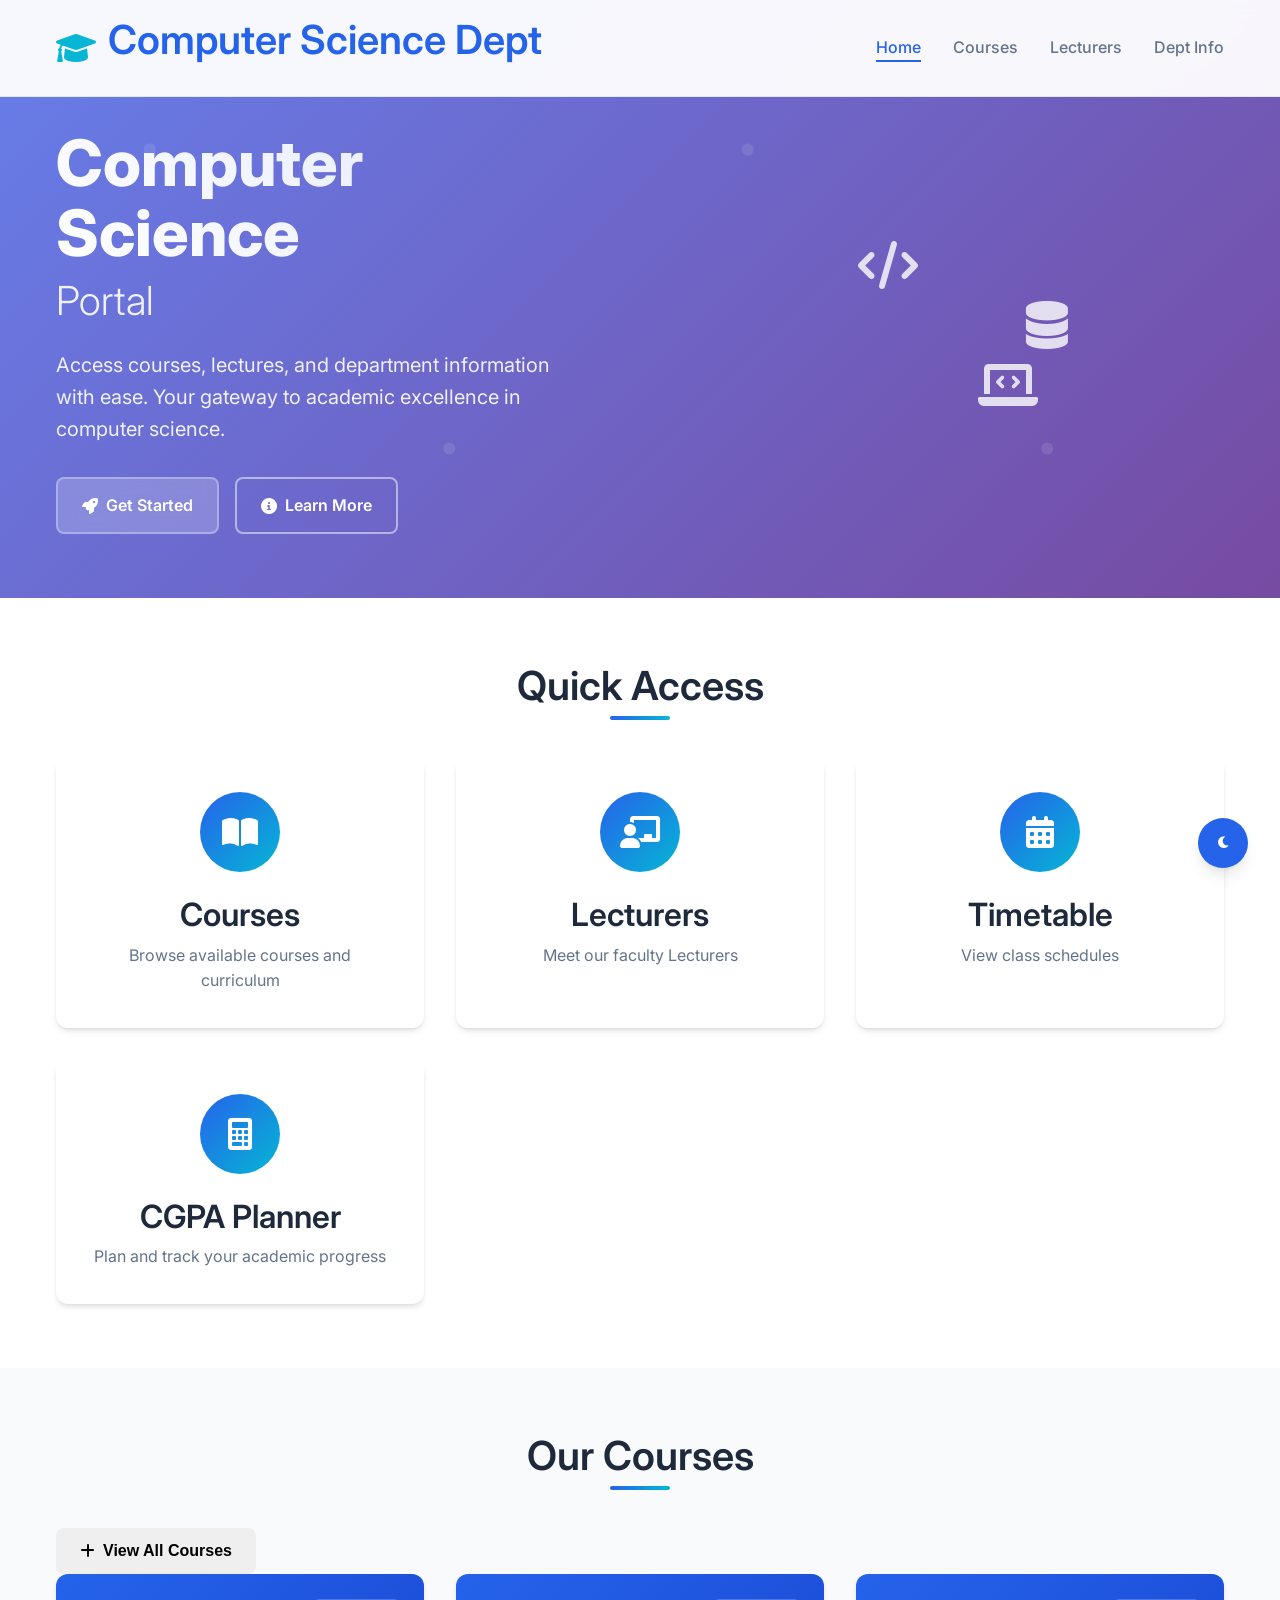
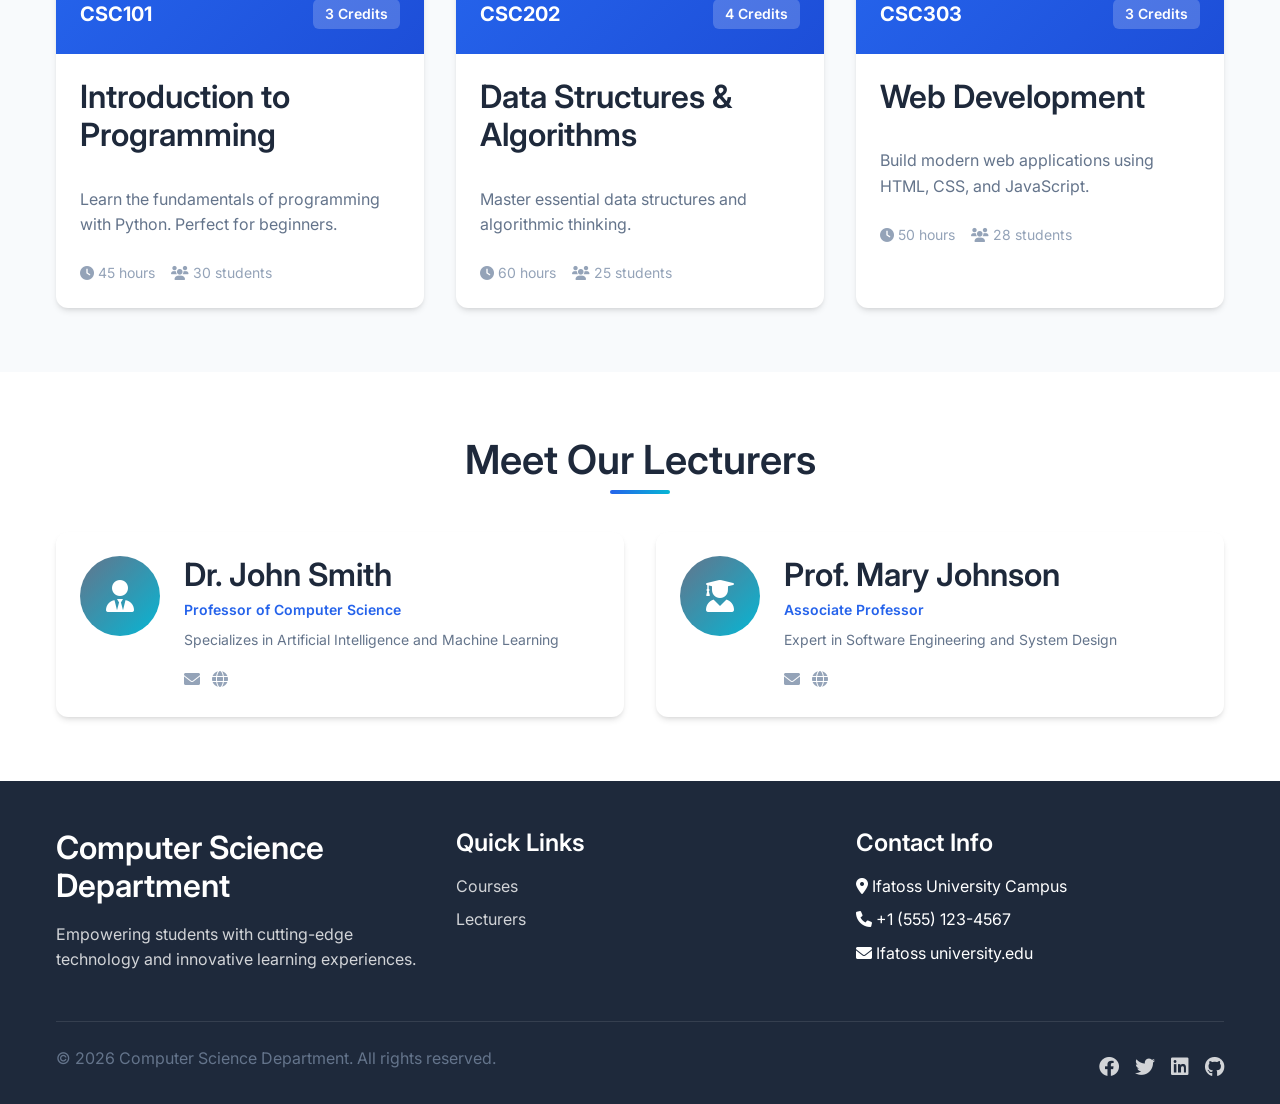
==== index.html @ 1eb27620 "renamed dept to index" ====
<!DOCTYPE html>
<html lang="en">
<head>
    <meta charset="UTF-8">
    <meta name="viewport" content="width=device-width, initial-scale=1.0">
    <title>Department Of Computer Science</title>
    <link rel="stylesheet" href="Dept.css">
    <link href="https://fonts.googleapis.com/css2?family=Inter:wght@300;400;500;600;700&display=swap" rel="stylesheet">
    <link rel="stylesheet" href="https://cdnjs.cloudflare.com/ajax/libs/font-awesome/6.0.0/css/all.min.css">
</head>
<body>
    <!-- 🔝 HEADER -->
    <header class="header">
        <nav class="navbar">
            <div class="nav-container">
                <div class="nav-brand">
                    <i class="fas fa-graduation-cap"></i>
                    <h2>Computer Science Dept</h2>
                </div>
                <div class="nav-menu" id="nav-menu">
                    <ul class="nav-list">
                        <li class="nav-item"><a href="#home" class="nav-link active">Home</a></li>
                        <li class="nav-item"><a href="#courses" class="nav-link">Courses</a></li>
                        <li class="nav-item"><a href="#lecturers" class="nav-link">Lecturers</a></li>
                        <li class="nav-item"><a href="#dept" class="nav-link">Dept Info</a></li>
                    </ul>
                </div>
                <div class="nav-toggle" id="nav-toggle">
                    <i class="fas fa-bars"></i>
                </div>
            </div>
        </nav>
    </header>

    <!-- 🚀 HERO SECTION -->
    <main>
        <section class="hero" id="home">
            <div class="hero-container">
                <div class="hero-content">
                    <h1 class="hero-title">
                        <span class="hero-title-main">Computer Science</span>
                        <span class="hero-title-sub">Portal</span>
                    </h1>
                    <p class="hero-description">
                        Access courses, lectures, and department information with ease.
                        Your gateway to academic excellence in computer science.
                    </p>
                    <div class="hero-buttons">
                        <a href="#courses" class="btn btn-primary">
                            <i class="fas fa-rocket"></i>
                            Get Started
                        </a>
                        <a href="#about" class="btn btn-secondary">
                            <i class="fas fa-info-circle"></i>
                            Learn More
                        </a>
                    </div>
                </div>
                <div class="hero-image">
                    <div class="hero-illustration">
                        <i class="fas fa-code"></i>
                        <i class="fas fa-laptop-code"></i>
                        <i class="fas fa-database"></i>
                    </div>
                </div>
            </div>
        </section>

        <!-- ⚡ QUICK ACTIONS -->
        <section class="quick-actions">
            <div class="container">
                <h2 class="section-title">Quick Access</h2>
                <div class="actions-grid">
                    <div class="action-card" data-action="courses">
                        <div class="card-icon">
                            <i class="fas fa-book-open"></i>
                        </div>
                        <h3>Courses</h3>
                        <p>Browse available courses and curriculum</p>
                    </div>
                    <div class="action-card" data-action="lecturers">
                        <div class="card-icon">
                            <i class="fas fa-chalkboard-teacher"></i>
                        </div>
                        <h3>Lecturers</h3>
                        <p>Meet our faculty Lecturers</p>
                    </div>
                    <div class="action-card" data-action="timetable">
                        <div class="card-icon">
                            <i class="fas fa-calendar-alt"></i>
                        </div>
                        <h3>Timetable</h3>
                        <p>View class schedules</p>
                    </div>
                    <div class="action-card" data-action="cgpa-planner">
                        <div class="card-icon">
                            <i class="fas fa-calculator"></i>
                        </div>
                        <h3>CGPA Planner</h3>
                        <p>Plan and track your academic progress</p>
                    </div>

                </div>
            </div>
        </section>

        <!-- 📚 COURSES SECTION -->
        <section class="courses-section" id="courses">
            <div class="container">
                <div class="section-header">
                    <h2 class="section-title">Our Courses</h2>
                    <button class="btn btn-outline" id="show-more-courses">
                        <i class="fas fa-plus"></i>
                        View All Courses
                    </button>
                </div>
                <div class="courses-grid">
                    <div class="course-card">
                        <div class="course-header">
                            <div class="course-code">CSC101</div>
                            <div class="course-credits">3 Credits</div>
                        </div>
                        <h3>Introduction to Programming</h3>
                        <p>Learn the fundamentals of programming with Python. Perfect for beginners.</p>
                        <div class="course-meta">
                            <span><i class="fas fa-clock"></i> 45 hours</span>
                            <span><i class="fas fa-users"></i> 30 students</span>
                        </div>
                    </div>
                    <div class="course-card">
                        <div class="course-header">
                            <div class="course-code">CSC202</div>
                            <div class="course-credits">4 Credits</div>
                        </div>
                        <h3>Data Structures & Algorithms</h3>
                        <p>Master essential data structures and algorithmic thinking.</p>
                        <div class="course-meta">
                            <span><i class="fas fa-clock"></i> 60 hours</span>
                            <span><i class="fas fa-users"></i> 25 students</span>
                        </div>
                    </div>
                    <div class="course-card">
                        <div class="course-header">
                            <div class="course-code">CSC303</div>
                            <div class="course-credits">3 Credits</div>
                        </div>
                        <h3>Web Development</h3>
                        <p>Build modern web applications using HTML, CSS, and JavaScript.</p>
                        <div class="course-meta">
                            <span><i class="fas fa-clock"></i> 50 hours</span>
                            <span><i class="fas fa-users"></i> 28 students</span>
                        </div>
                    </div>

                    <!-- Additional courses (initially hidden) -->
                    <div class="course-card hidden">
                        <div class="course-header">
                            <div class="course-code">CSC304</div>
                            <div class="course-credits">3 Credits</div>
                        </div>
                        <h3>Database Systems</h3>
                        <p>Learn database design, SQL, and modern database technologies.</p>
                        <div class="course-meta">
                            <span><i class="fas fa-clock"></i> 55 hours</span>
                            <span><i class="fas fa-users"></i> 32 students</span>
                        </div>
                    </div>
                    <div class="course-card hidden">
                        <div class="course-header">
                            <div class="course-code">CSC305</div>
                            <div class="course-credits">4 Credits</div>
                        </div>
                        <h3>Computer Networks</h3>
                        <p>Understanding network protocols, architecture, and security.</p>
                        <div class="course-meta">
                            <span><i class="fas fa-clock"></i> 65 hours</span>
                            <span><i class="fas fa-users"></i> 27 students</span>
                        </div>
                    </div>
                    <div class="course-card hidden">
                        <div class="course-header">
                            <div class="course-code">CSC401</div>
                            <div class="course-credits">3 Credits</div>
                        </div>
                        <h3>Software Engineering</h3>
                        <p>Learn modern software development methodologies and practices.</p>
                        <div class="course-meta">
                            <span><i class="fas fa-clock"></i> 50 hours</span>
                            <span><i class="fas fa-users"></i> 24 students</span>
                        </div>
                    </div>
                    <div class="course-card hidden">
                        <div class="course-header">
                            <div class="course-code">CSC402</div>
                            <div class="course-credits">3 Credits</div>
                        </div>
                        <h3>Operating Systems</h3>
                        <p>Deep dive into OS concepts, process management, and system programming.</p>
                        <div class="course-meta">
                            <span><i class="fas fa-clock"></i> 60 hours</span>
                            <span><i class="fas fa-users"></i> 22 students</span>
                        </div>
                    </div>
                    <div class="course-card hidden">
                        <div class="course-header">
                            <div class="course-code">CSC403</div>
                            <div class="course-credits">3 Credits</div>
                        </div>
                        <h3>Mobile App Development</h3>
                        <p>Build native and cross-platform mobile applications.</p>
                        <div class="course-meta">
                            <span><i class="fas fa-clock"></i> 55 hours</span>
                            <span><i class="fas fa-users"></i> 26 students</span>
                        </div>
                    </div>
                    <div class="course-card hidden">
                        <div class="course-header">
                            <div class="course-code">CSC403</div>
                            <div class="course-credits">3 Credits</div>
                        </div>
                        <h3>Mobile App Development</h3>
                        <p>Build native and cross-platform mobile applications.</p>
                        <div class="course-meta">
                            <span><i class="fas fa-clock"></i> 55 hours</span>
                            <span><i class="fas fa-users"></i> 26 students</span>
                        </div>
                    </div>
                </div>
            </div>
        </section>

        <!-- 🧑‍🏫 LECTURERS SECTION -->
        <section class="lecturers-section" id="lecturers">
            <div class="container">
                <h2 class="section-title">Meet Our Lecturers</h2>
                <div class="lecturers-grid">
                    <div class="lecturer-card">
                        <div class="lecturer-avatar">
                            <i class="fas fa-user-tie"></i>
                        </div>
                        <div class="lecturer-info">
                            <h3>Dr. John Smith</h3>
                            <p class="lecturer-title">Professor of Computer Science</p>
                            <p class="lecturer-specialty">Specializes in Artificial Intelligence and Machine Learning</p>
                            <div class="lecturer-contact">
                                <a href="mailto:john.smith@university.edu"><i class="fas fa-envelope"></i></a>
                                <a href="#"><i class="fas fa-globe"></i></a>
                            </div>
                        </div>
                    </div>
                    <div class="lecturer-card">
                        <div class="lecturer-avatar">
                            <i class="fas fa-user-graduate"></i>
                        </div>
                        <div class="lecturer-info">
                            <h3>Prof. Mary Johnson</h3>
                            <p class="lecturer-title">Associate Professor</p>
                            <p class="lecturer-specialty">Expert in Software Engineering and System Design</p>
                            <div class="lecturer-contact">
                                <a href="mailto:mary.johnson@university.edu"><i class="fas fa-envelope"></i></a>
                                <a href="#"><i class="fas fa-globe"></i></a>
                            </div>
                        </div>
                    </div>
                </div>
            </div>
        </section>
    </main>

    <!-- 🦶 FOOTER -->
    <footer class="footer">
        <div class="container">
            <div class="footer-content">
                <div class="footer-section">
                    <h3>Computer Science Department</h3>
                    <p>Empowering students with cutting-edge technology and innovative learning experiences.</p>
                </div>
                <div class="footer-section">
                    <h4>Quick Links</h4>
                    <ul>
                        <li><a href="#courses">Courses</a></li>
                        <li><a href="#lecturers">Lecturers</a></li>
                    </ul>
                </div>
                <div class="footer-section">
                    <h4>Contact Info</h4>
                    <ul>
                        <li><i class="fas fa-map-marker-alt"></i> Ifatoss University Campus</li>
                        <li><i class="fas fa-phone"></i> +1 (555) 123-4567</li>
                        <li><i class="fas fa-envelope"></i> Ifatoss university.edu</li>
                    </ul>
                </div>
            </div>
            <div class="footer-bottom">
                <p>&copy; 2026 Computer Science Department. All rights reserved.</p>
                <div class="social-links">
                    <a href="#"><i class="fab fa-facebook"></i></a>
                    <a href="#"><i class="fab fa-twitter"></i></a>
                    <a href="#"><i class="fab fa-linkedin"></i></a>
                    <a href="#"><i class="fab fa-github"></i></a>
                </div>
            </div>
        </div>
    </footer>

    <script src="Dept_new.js"></script>
</body>
</html>
---- Dept.css ----
/* ===== RESET & BASE STYLES ===== */
* {
    margin: 0;
    padding: 0;
    box-sizing: border-box;
}

:root {
    --primary-color: #2563eb;
    --primary-dark: #1d4ed8;
    --secondary-color: #64748b;
    --accent-color: #06b6d4;
    --success-color: #10b981;
    --warning-color: #f59e0b;
    --error-color: #ef4444;
    --text-primary: #1e293b;
    --text-secondary: #64748b;
    --text-light: #94a3b8;
    --bg-primary: #ffffff;
    --bg-secondary: #f8fafc;
    --bg-tertiary: #f1f5f9;
    --border-color: #e2e8f0;
    --shadow-sm: 0 1px 2px 0 rgb(0 0 0 / 0.05);
    --shadow-md: 0 4px 6px -1px rgb(0 0 0 / 0.1), 0 2px 4px -2px rgb(0 0 0 / 0.1);
    --shadow-lg: 0 10px 15px -3px rgb(0 0 0 / 0.1), 0 4px 6px -4px rgb(0 0 0 / 0.1);
    --shadow-xl: 0 20px 25px -5px rgb(0 0 0 / 0.1), 0 8px 10px -6px rgb(0 0 0 / 0.1);
    --border-radius-sm: 0.375rem;
    --border-radius-md: 0.5rem;
    --border-radius-lg: 0.75rem;
    --border-radius-xl: 1rem;
    --transition-fast: 0.15s ease-in-out;
    --transition-normal: 0.3s ease-in-out;
    --transition-slow: 0.5s ease-in-out;
}

body {
    font-family: 'Inter', -apple-system, BlinkMacSystemFont, 'Segoe UI', Roboto, sans-serif;
    line-height: 1.6;
    color: var(--text-primary);
    background-color: var(--bg-secondary);
    overflow-x: hidden;
}

.container {
    max-width: 1200px;
    margin: 0 auto;
    padding: 0 1rem;
}

/* ===== TYPOGRAPHY ===== */
h1, h2, h3, h4, h5, h6 {
    font-weight: 600;
    line-height: 1.2;
    margin-bottom: 1rem;
}

h1 { font-size: clamp(2rem, 5vw, 3.5rem); }
h2 { font-size: clamp(1.5rem, 4vw, 2.5rem); }
h3 { font-size: clamp(1.25rem, 3vw, 2rem); }
h4 { font-size: clamp(1.125rem, 2.5vw, 1.5rem); }

p {
    margin-bottom: 1rem;
    color: var(--text-secondary);
}

/* ===== HEADER & NAVIGATION ===== */
.header {
    position: fixed;
    top: 0;
    left: 0;
    right: 0;
    background: rgba(255, 255, 255, 0.95);
    backdrop-filter: blur(10px);
    border-bottom: 1px solid var(--border-color);
    z-index: 1000;
    transition: all var(--transition-normal);
}

.navbar {
    padding: 1rem 0;
}

.nav-container {
    display: flex;
    justify-content: space-between;
    align-items: center;
    max-width: 1200px;
    margin: 0 auto;
    padding: 0 1rem;
}

.nav-brand {
    display: flex;
    align-items: center;
    gap: 0.75rem;
    font-size: 1.25rem;
    font-weight: 700;
    color: var(--primary-color);
}

.nav-brand i {
    font-size: 2rem;
    color: var(--accent-color);
}

.nav-menu {
    display: flex;
    align-items: center;
}

.nav-list {
    display: flex;
    list-style: none;
    gap: 2rem;
    margin: 0;
}

.nav-link {
    text-decoration: none;
    color: var(--text-secondary);
    font-weight: 500;
    transition: color var(--transition-fast);
    position: relative;
}

.nav-link:hover,
.nav-link.active {
    color: var(--primary-color);
}

.nav-link::after {
    content: '';
    position: absolute;
    bottom: -5px;
    left: 0;
    width: 0;
    height: 2px;
    background: var(--primary-color);
    transition: width var(--transition-normal);
}

.nav-link:hover::after,
.nav-link.active::after {
    width: 100%;
}

.nav-toggle {
    display: none;
    cursor: pointer;
    font-size: 1.25rem;
    color: var(--text-secondary);
}

/* ===== HERO SECTION ===== */
.hero {
    padding: 8rem 0 4rem;
    background: linear-gradient(135deg, #667eea 0%, #764ba2 100%);
    color: white;
    position: relative;
    overflow: hidden;
}

.hero::before {
    content: '';
    position: absolute;
    top: 0;
    left: 0;
    right: 0;
    bottom: 0;
    background: url('data:image/svg+xml,<svg xmlns="http://www.w3.org/2000/svg" viewBox="0 0 100 100"><defs><pattern id="grain" width="100" height="100" patternUnits="userSpaceOnUse"><circle cx="25" cy="25" r="1" fill="white" opacity="0.1"/><circle cx="75" cy="75" r="1" fill="white" opacity="0.1"/><circle cx="50" cy="10" r="0.5" fill="white" opacity="0.1"/></pattern></defs><rect width="100" height="100" fill="url(%23grain)"/></svg>');
    pointer-events: none;
}

.hero-container {
    max-width: 1200px;
    margin: 0 auto;
    padding: 0 1rem;
    display: grid;
    grid-template-columns: 1fr 1fr;
    gap: 4rem;
    align-items: center;
}

.hero-content {
    z-index: 1;
}

.hero-title {
    display: block;
    margin-bottom: 1.5rem;
}

.hero-title-main {
    display: block;
    font-size: clamp(2.5rem, 6vw, 4rem);
    font-weight: 800;
    background: linear-gradient(45deg, #ffffff, #e0e7ff);
    -webkit-background-clip: text;
    -webkit-text-fill-color: transparent;
    background-clip: text;
    line-height: 1.1;
}

.hero-title-sub {
    display: block;
    font-size: clamp(1.5rem, 4vw, 2.5rem);
    font-weight: 300;
    color: rgba(255, 255, 255, 0.9);
    margin-top: 0.5rem;
}

.hero-description {
    font-size: 1.25rem;
    line-height: 1.6;
    margin-bottom: 2rem;
    color: rgba(255, 255, 255, 0.9);
    max-width: 500px;
}

.hero-buttons {
    display: flex;
    gap: 1rem;
    flex-wrap: wrap;
}

.btn {
    display: inline-flex;
    align-items: center;
    gap: 0.5rem;
    padding: 0.875rem 1.5rem;
    border-radius: var(--border-radius-md);
    font-weight: 600;
    text-decoration: none;
    transition: all var(--transition-normal);
    cursor: pointer;
    border: none;
    font-size: 1rem;
}

.btn-primary {
    background: rgba(255, 255, 255, 0.2);
    color: white;
    border: 2px solid rgba(255, 255, 255, 0.3);
    backdrop-filter: blur(10px);
}

.btn-primary:hover {
    background: rgba(255, 255, 255, 0.3);
    transform: translateY(-2px);
    box-shadow: var(--shadow-lg);
}

.btn-secondary {
    background: transparent;
    color: white;
    border: 2px solid rgba(255, 255, 255, 0.5);
}

.btn-secondary:hover {
    background: rgba(255, 255, 255, 0.1);
    border-color: rgba(255, 255, 255, 0.8);
}

.hero-image {
    display: flex;
    justify-content: center;
    align-items: center;
    z-index: 1;
}

.hero-illustration {
    position: relative;
    width: 300px;
    height: 300px;
}

.hero-illustration i {
    position: absolute;
    font-size: 3rem;
    color: rgba(255, 255, 255, 0.8);
    animation: float 6s ease-in-out infinite;
}

.hero-illustration i:nth-child(1) {
    top: 20%;
    left: 20%;
    animation-delay: 0s;
}

.hero-illustration i:nth-child(2) {
    top: 60%;
    left: 60%;
    animation-delay: 2s;
}

.hero-illustration i:nth-child(3) {
    top: 40%;
    right: 10%;
    animation-delay: 4s;
}

@keyframes float {
    0%, 100% { transform: translateY(0px); }
    50% { transform: translateY(-20px); }
}

/* ===== QUICK ACTIONS ===== */
.quick-actions {
    padding: 4rem 0;
    background: var(--bg-primary);
}

.section-title {
    text-align: center;
    margin-bottom: 3rem;
    color: var(--text-primary);
    position: relative;
}

.section-title::after {
    content: '';
    position: absolute;
    bottom: -10px;
    left: 50%;
    transform: translateX(-50%);
    width: 60px;
    height: 4px;
    background: linear-gradient(90deg, var(--primary-color), var(--accent-color));
    border-radius: 2px;
}

.actions-grid {
    display: grid;
    grid-template-columns: repeat(auto-fit, minmax(280px, 1fr));
    gap: 2rem;
}

.action-card {
    background: var(--bg-primary);
    padding: 2rem;
    border-radius: var(--border-radius-lg);
    box-shadow: var(--shadow-md);
    text-align: center;
    transition: all var(--transition-normal);
    cursor: pointer;
    border: 2px solid transparent;
}

.action-card:hover {
    transform: translateY(-5px);
    box-shadow: var(--shadow-xl);
    border-color: var(--primary-color);
}

.card-icon {
    width: 80px;
    height: 80px;
    margin: 0 auto 1.5rem;
    background: linear-gradient(135deg, var(--primary-color), var(--accent-color));
    border-radius: 50%;
    display: flex;
    align-items: center;
    justify-content: center;
    font-size: 2rem;
    color: white;
    transition: transform var(--transition-normal);
}

.action-card:hover .card-icon {
    transform: scale(1.1);
}

.action-card h3 {
    margin-bottom: 0.5rem;
    color: var(--text-primary);
}

.action-card p {
    color: var(--text-secondary);
    margin-bottom: 0;
}

/* ===== COURSES SECTION ===== */
.courses-section {
    padding: 4rem 0;
    background: var(--bg-secondary);
}

.courses-grid {
    display: grid;
    grid-template-columns: repeat(auto-fit, minmax(350px, 1fr));
    gap: 2rem;
}

.course-card {
    background: var(--bg-primary);
    border-radius: var(--border-radius-lg);
    box-shadow: var(--shadow-md);
    overflow: hidden;
    transition: all var(--transition-normal);
}

.course-card:hover {
    transform: translateY(-5px);
    box-shadow: var(--shadow-xl);
}

.course-header {
    background: linear-gradient(135deg, var(--primary-color), var(--primary-dark));
    color: white;
    padding: 1.5rem;
    display: flex;
    justify-content: space-between;
    align-items: center;
}

.course-code {
    font-size: 1.25rem;
    font-weight: 700;
}

.course-credits {
    background: rgba(255, 255, 255, 0.2);
    padding: 0.25rem 0.75rem;
    border-radius: var(--border-radius-sm);
    font-size: 0.875rem;
    font-weight: 600;
}

.course-card h3 {
    padding: 1.5rem 1.5rem 1rem;
    color: var(--text-primary);
}

.course-card p {
    padding: 0 1.5rem;
    color: var(--text-secondary);
    margin-bottom: 1.5rem;
}

.course-meta {
    padding: 0 1.5rem 1.5rem;
    display: flex;
    gap: 1rem;
    font-size: 0.875rem;
    color: var(--text-light);
}

.course-meta span {
    display: flex;
    align-items: center;
    gap: 0.25rem;
}

/* ===== LECTURERS SECTION ===== */
.lecturers-section {
    padding: 4rem 0;
    background: var(--bg-primary);
}

.lecturers-grid {
    display: grid;
    grid-template-columns: repeat(auto-fit, minmax(350px, 1fr));
    gap: 2rem;
}

.lecturer-card {
    background: var(--bg-primary);
    border-radius: var(--border-radius-lg);
    box-shadow: var(--shadow-md);
    overflow: hidden;
    transition: all var(--transition-normal);
    display: flex;
    gap: 1.5rem;
    padding: 1.5rem;
}

.lecturer-card:hover {
    transform: translateY(-5px);
    box-shadow: var(--shadow-xl);
}

.lecturer-avatar {
    width: 80px;
    height: 80px;
    background: linear-gradient(135deg, var(--secondary-color), var(--accent-color));
    border-radius: 50%;
    display: flex;
    align-items: center;
    justify-content: center;
    font-size: 2rem;
    color: white;
    flex-shrink: 0;
}

.lecturer-info h3 {
    margin-bottom: 0.25rem;
    color: var(--text-primary);
}

.lecturer-title {
    color: var(--primary-color);
    font-weight: 600;
    margin-bottom: 0.5rem;
    font-size: 0.875rem;
}

.lecturer-specialty {
    color: var(--text-secondary);
    font-size: 0.875rem;
    margin-bottom: 1rem;
}

.lecturer-contact {
    display: flex;
    gap: 0.75rem;
}

.lecturer-contact a {
    color: var(--text-light);
    transition: color var(--transition-fast);
}

.lecturer-contact a:hover {
    color: var(--primary-color);
}

/* ===== FOOTER ===== */
.footer {
    background: var(--text-primary);
    color: white;
    padding: 3rem 0 1rem;
}

.footer-content {
    display: grid;
    grid-template-columns: repeat(auto-fit, minmax(250px, 1fr));
    gap: 2rem;
    margin-bottom: 2rem;
}

.footer-section h3 {
    color: white;
    margin-bottom: 1rem;
}

.footer-section h4 {
    color: white;
    margin-bottom: 1rem;
}

.footer-section p {
    color: rgba(255, 255, 255, 0.8);
    margin-bottom: 1rem;
}

.footer-section ul {
    list-style: none;
}

.footer-section ul li {
    margin-bottom: 0.5rem;
}

.footer-section ul li a {
    color: rgba(255, 255, 255, 0.8);
    text-decoration: none;
    transition: color var(--transition-fast);
}

.footer-section ul li a:hover {
    color: var(--accent-color);
}

.footer-bottom {
    border-top: 1px solid rgba(255, 255, 255, 0.1);
    padding-top: 1.5rem;
    display: flex;
    justify-content: space-between;
    align-items: center;
    flex-wrap: wrap;
    gap: 1rem;
}

.social-links {
    display: flex;
    gap: 1rem;
}

.social-links a {
    color: rgba(255, 255, 255, 0.8);
    font-size: 1.25rem;
    transition: color var(--transition-fast);
}

.social-links a:hover {
    color: var(--accent-color);
}

/* ===== RESPONSIVE DESIGN ===== */
@media (max-width: 768px) {
    .nav-list {
        position: fixed;
        top: 100%;
        left: 0;
        right: 0;
        background: var(--bg-primary);
        flex-direction: column;
        padding: 2rem;
        gap: 1rem;
        box-shadow: var(--shadow-lg);
        transform: translateY(-100%);
        opacity: 0;
        visibility: hidden;
        transition: all var(--transition-normal);
    }

    .nav-list.active {
        transform: translateY(0);
        opacity: 1;
        visibility: visible;
    }

    .nav-toggle {
        display: block;
    }

    .hero-container {
        grid-template-columns: 1fr;
        gap: 2rem;
        text-align: center;
    }

    .hero-buttons {
        justify-content: center;
    }

    .actions-grid {
        grid-template-columns: 1fr;
    }

    .courses-grid,
    .lecturers-grid {
        grid-template-columns: 1fr;
    }

    .footer-content {
        grid-template-columns: 1fr;
    }

    .footer-bottom {
        flex-direction: column;
        text-align: center;
    }
}

@media (max-width: 480px) {
    .container {
        padding: 0 0.75rem;
    }

    .hero {
        padding: 6rem 0 2rem;
    }

    .btn {
        width: 100%;
        justify-content: center;
    }

    .hero-buttons {
        flex-direction: column;
    }

    .course-meta {
        flex-direction: column;
        gap: 0.5rem;
    }
}

/* ===== ANIMATIONS ===== */
@keyframes fadeInUp {
    from {
        opacity: 0;
        transform: translateY(30px);
    }
    to {
        opacity: 1;
        transform: translateY(0);
    }
}

@keyframes pulse {
    0%, 100% { transform: scale(1); }
    50% { transform: scale(1.05); }
}

.fade-in-up {
    animation: fadeInUp 0.6s ease-out;
}

/* ===== NOTIFICATIONS ===== */
.notification {
    position: fixed;
    top: 100px;
    right: 20px;
    background: var(--bg-primary);
    color: var(--text-primary);
    padding: 1rem 1.5rem;
    border-radius: var(--border-radius-md);
    box-shadow: var(--shadow-xl);
    display: flex;
    align-items: center;
    gap: 0.75rem;
    z-index: 10000;
    transform: translateX(100%);
    transition: transform 0.3s ease-in-out;
    border-left: 4px solid var(--primary-color);
    max-width: 400px;
}

.notification.show {
    transform: translateX(0);
}

.notification-success {
    border-left-color: var(--success-color);
}

.notification-success i {
    color: var(--success-color);
}

.notification-error {
    border-left-color: var(--error-color);
}

.notification-error i {
    color: var(--error-color);
}

.notification i {
    font-size: 1.25rem;
    flex-shrink: 0;
}

/* ===== CGPA PLANNER SECTION ===== */
.cgpa-planner-section {
    padding: 4rem 0;
    background: var(--bg-secondary);
}

.planner-container {
    display: grid;
    grid-template-columns: 1fr 1fr;
    gap: 3rem;
    align-items: start;
}

.planner-form {
    background: var(--bg-primary);
    padding: 2rem;
    border-radius: var(--border-radius-lg);
    box-shadow: var(--shadow-md);
}

.planner-form h3 {
    margin-bottom: 2rem;
    color: var(--text-primary);
    text-align: center;
}

.semester-inputs {
    margin-bottom: 2rem;
}

.semester-card {
    background: var(--bg-secondary);
    padding: 1.5rem;
    border-radius: var(--border-radius-md);
    margin-bottom: 1rem;
    border: 1px solid var(--border-color);
}

.semester-card h4 {
    margin-bottom: 1rem;
    color: var(--primary-color);
    font-size: 1.1rem;
}

.grade-inputs {
    display: grid;
    grid-template-columns: 1fr 1fr;
    gap: 1rem;
}

.input-group {
    display: flex;
    flex-direction: column;
    gap: 0.5rem;
}

.input-group label {
    font-weight: 600;
    color: var(--text-secondary);
    font-size: 0.9rem;
}

.input-group input {
    padding: 0.75rem;
    border: 2px solid var(--border-color);
    border-radius: var(--border-radius-md);
    font-size: 1rem;
    transition: border-color var(--transition-fast);
}

.input-group input:focus {
    outline: none;
    border-color: var(--primary-color);
    box-shadow: 0 0 0 3px rgba(37, 99, 235, 0.1);
}

.planner-controls {
    display: flex;
    gap: 1rem;
    justify-content: center;
    flex-wrap: wrap;
}

.planner-results {
    display: flex;
    flex-direction: column;
    gap: 2rem;
}

.result-card {
    background: var(--bg-primary);
    padding: 2rem;
    border-radius: var(--border-radius-lg);
    box-shadow: var(--shadow-md);
}

.result-card h3 {
    margin-bottom: 1.5rem;
    color: var(--text-primary);
    text-align: center;
}

.result-display {
    display: flex;
    flex-direction: column;
    gap: 1rem;
}

.result-item {
    display: flex;
    justify-content: space-between;
    align-items: center;
    padding: 1rem;
    background: var(--bg-secondary);
    border-radius: var(--border-radius-md);
    border: 1px solid var(--border-color);
}

.result-label {
    font-weight: 600;
    color: var(--text-secondary);
}

.result-value {
    font-size: 1.25rem;
    font-weight: 700;
    color: var(--primary-color);
}

.planner-tips {
    background: linear-gradient(135deg, var(--primary-color), var(--accent-color));
    color: white;
    padding: 2rem;
    border-radius: var(--border-radius-lg);
    box-shadow: var(--shadow-md);
}

.planner-tips h4 {
    margin-bottom: 1rem;
    display: flex;
    align-items: center;
    gap: 0.5rem;
}

.planner-tips ul {
    list-style: none;
    padding: 0;
}

.planner-tips li {
    margin-bottom: 0.5rem;
    padding-left: 1.5rem;
    position: relative;
}

.planner-tips li::before {
    content: "✓";
    position: absolute;
    left: 0;
    color: rgba(255, 255, 255, 0.8);
    font-weight: bold;
}

/* ===== RESPONSIVE DESIGN FOR CGPA PLANNER ===== */
@media (max-width: 768px) {
    .planner-container {
        grid-template-columns: 1fr;
        gap: 2rem;
    }

    .grade-inputs {
        grid-template-columns: 1fr;
    }

    .planner-controls {
        flex-direction: column;
    }

    .result-item {
        flex-direction: column;
        text-align: center;
        gap: 0.5rem;
    }
}
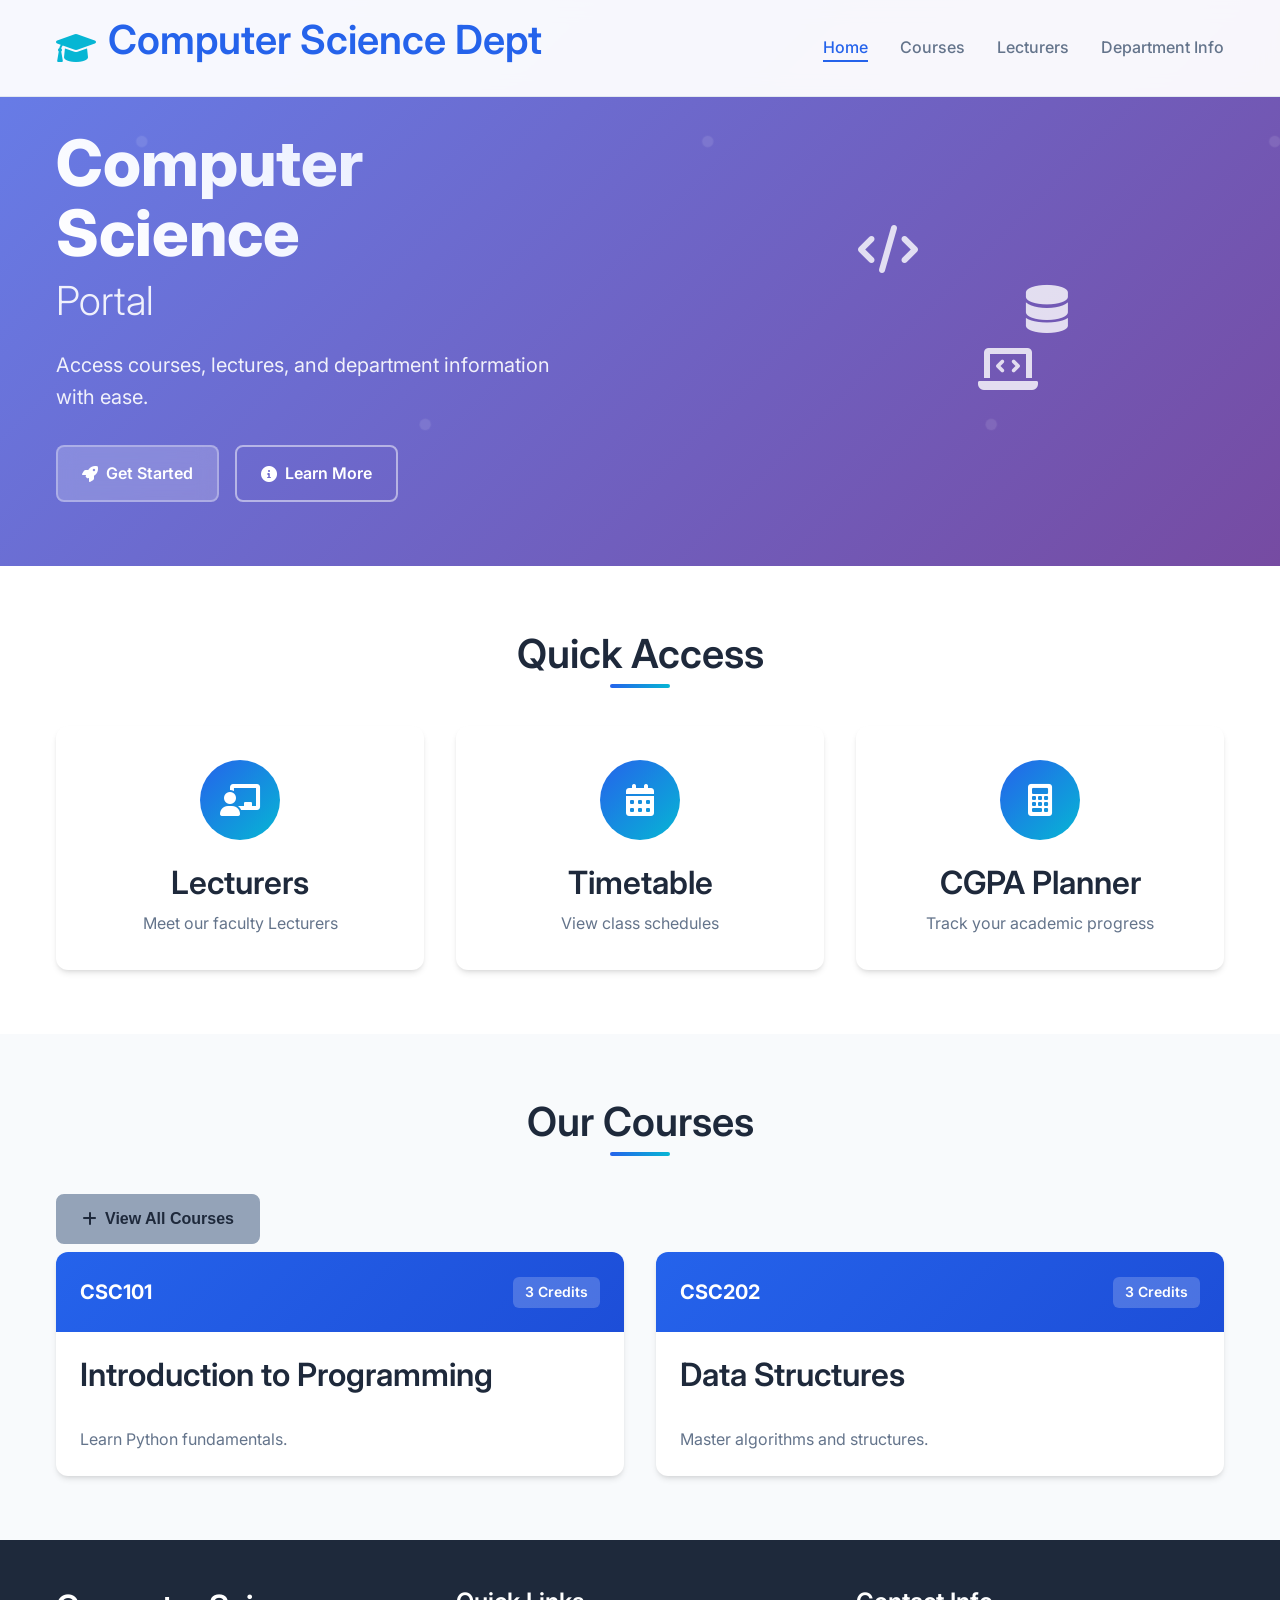
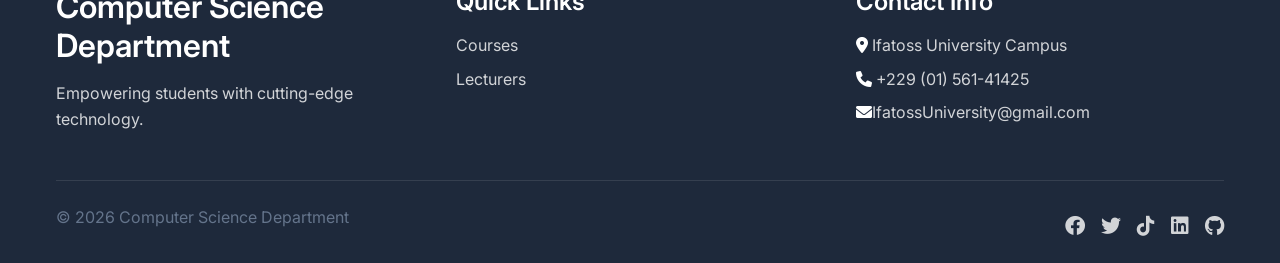
==== commit 21cd64a5: "restructured and added new features" ====
--- a/index.html
+++ b/index.html
@@ -4,305 +4,210 @@
     <meta charset="UTF-8">
     <meta name="viewport" content="width=device-width, initial-scale=1.0">
     <title>Department Of Computer Science</title>
+    
+
     <link rel="stylesheet" href="Dept.css">
     <link href="https://fonts.googleapis.com/css2?family=Inter:wght@300;400;500;600;700&display=swap" rel="stylesheet">
     <link rel="stylesheet" href="https://cdnjs.cloudflare.com/ajax/libs/font-awesome/6.0.0/css/all.min.css">
+
+    <!-- ✅ FIXED favicon -->
+    <link rel="icon" href="images/logo.png.png" type="image/x-icon">
 </head>
+
 <body>
-    <!-- 🔝 HEADER -->
-    <header class="header">
-        <nav class="navbar">
-            <div class="nav-container">
-                <div class="nav-brand">
-                    <i class="fas fa-graduation-cap"></i>
-                    <h2>Computer Science Dept</h2>
-                </div>
-                <div class="nav-menu" id="nav-menu">
-                    <ul class="nav-list">
-                        <li class="nav-item"><a href="#home" class="nav-link active">Home</a></li>
-                        <li class="nav-item"><a href="#courses" class="nav-link">Courses</a></li>
-                        <li class="nav-item"><a href="#lecturers" class="nav-link">Lecturers</a></li>
-                        <li class="nav-item"><a href="#dept" class="nav-link">Dept Info</a></li>
-                    </ul>
-                </div>
-                <div class="nav-toggle" id="nav-toggle">
-                    <i class="fas fa-bars"></i>
-                </div>
-            </div>
-        </nav>
-    </header>
-
-    <!-- 🚀 HERO SECTION -->
-    <main>
-        <section class="hero" id="home">
-            <div class="hero-container">
-                <div class="hero-content">
-                    <h1 class="hero-title">
-                        <span class="hero-title-main">Computer Science</span>
-                        <span class="hero-title-sub">Portal</span>
-                    </h1>
-                    <p class="hero-description">
-                        Access courses, lectures, and department information with ease.
-                        Your gateway to academic excellence in computer science.
-                    </p>
-                    <div class="hero-buttons">
-                        <a href="#courses" class="btn btn-primary">
-                            <i class="fas fa-rocket"></i>
-                            Get Started
-                        </a>
-                        <a href="#about" class="btn btn-secondary">
-                            <i class="fas fa-info-circle"></i>
-                            Learn More
-                        </a>
-                    </div>
-                </div>
-                <div class="hero-image">
-                    <div class="hero-illustration">
-                        <i class="fas fa-code"></i>
-                        <i class="fas fa-laptop-code"></i>
-                        <i class="fas fa-database"></i>
-                    </div>
-                </div>
-            </div>
-        </section>
-
-        <!-- ⚡ QUICK ACTIONS -->
-        <section class="quick-actions">
-            <div class="container">
-                <h2 class="section-title">Quick Access</h2>
-                <div class="actions-grid">
-                    <div class="action-card" data-action="courses">
-                        <div class="card-icon">
-                            <i class="fas fa-book-open"></i>
-                        </div>
-                        <h3>Courses</h3>
-                        <p>Browse available courses and curriculum</p>
-                    </div>
-                    <div class="action-card" data-action="lecturers">
-                        <div class="card-icon">
-                            <i class="fas fa-chalkboard-teacher"></i>
-                        </div>
-                        <h3>Lecturers</h3>
-                        <p>Meet our faculty Lecturers</p>
-                    </div>
-                    <div class="action-card" data-action="timetable">
-                        <div class="card-icon">
-                            <i class="fas fa-calendar-alt"></i>
-                        </div>
-                        <h3>Timetable</h3>
-                        <p>View class schedules</p>
-                    </div>
-                    <div class="action-card" data-action="cgpa-planner">
-                        <div class="card-icon">
-                            <i class="fas fa-calculator"></i>
-                        </div>
-                        <h3>CGPA Planner</h3>
-                        <p>Plan and track your academic progress</p>
-                    </div>
-
-                </div>
-            </div>
-        </section>
-
-        <!-- 📚 COURSES SECTION -->
-        <section class="courses-section" id="courses">
-            <div class="container">
-                <div class="section-header">
-                    <h2 class="section-title">Our Courses</h2>
-                    <button class="btn btn-outline" id="show-more-courses">
-                        <i class="fas fa-plus"></i>
-                        View All Courses
-                    </button>
-                </div>
-                <div class="courses-grid">
-                    <div class="course-card">
-                        <div class="course-header">
-                            <div class="course-code">CSC101</div>
-                            <div class="course-credits">3 Credits</div>
-                        </div>
-                        <h3>Introduction to Programming</h3>
-                        <p>Learn the fundamentals of programming with Python. Perfect for beginners.</p>
-                        <div class="course-meta">
-                            <span><i class="fas fa-clock"></i> 45 hours</span>
-                            <span><i class="fas fa-users"></i> 30 students</span>
-                        </div>
-                    </div>
-                    <div class="course-card">
-                        <div class="course-header">
-                            <div class="course-code">CSC202</div>
-                            <div class="course-credits">4 Credits</div>
-                        </div>
-                        <h3>Data Structures & Algorithms</h3>
-                        <p>Master essential data structures and algorithmic thinking.</p>
-                        <div class="course-meta">
-                            <span><i class="fas fa-clock"></i> 60 hours</span>
-                            <span><i class="fas fa-users"></i> 25 students</span>
-                        </div>
-                    </div>
-                    <div class="course-card">
-                        <div class="course-header">
-                            <div class="course-code">CSC303</div>
-                            <div class="course-credits">3 Credits</div>
-                        </div>
-                        <h3>Web Development</h3>
-                        <p>Build modern web applications using HTML, CSS, and JavaScript.</p>
-                        <div class="course-meta">
-                            <span><i class="fas fa-clock"></i> 50 hours</span>
-                            <span><i class="fas fa-users"></i> 28 students</span>
-                        </div>
-                    </div>
-
-                    <!-- Additional courses (initially hidden) -->
-                    <div class="course-card hidden">
-                        <div class="course-header">
-                            <div class="course-code">CSC304</div>
-                            <div class="course-credits">3 Credits</div>
-                        </div>
-                        <h3>Database Systems</h3>
-                        <p>Learn database design, SQL, and modern database technologies.</p>
-                        <div class="course-meta">
-                            <span><i class="fas fa-clock"></i> 55 hours</span>
-                            <span><i class="fas fa-users"></i> 32 students</span>
-                        </div>
-                    </div>
-                    <div class="course-card hidden">
-                        <div class="course-header">
-                            <div class="course-code">CSC305</div>
-                            <div class="course-credits">4 Credits</div>
-                        </div>
-                        <h3>Computer Networks</h3>
-                        <p>Understanding network protocols, architecture, and security.</p>
-                        <div class="course-meta">
-                            <span><i class="fas fa-clock"></i> 65 hours</span>
-                            <span><i class="fas fa-users"></i> 27 students</span>
-                        </div>
-                    </div>
-                    <div class="course-card hidden">
-                        <div class="course-header">
-                            <div class="course-code">CSC401</div>
-                            <div class="course-credits">3 Credits</div>
-                        </div>
-                        <h3>Software Engineering</h3>
-                        <p>Learn modern software development methodologies and practices.</p>
-                        <div class="course-meta">
-                            <span><i class="fas fa-clock"></i> 50 hours</span>
-                            <span><i class="fas fa-users"></i> 24 students</span>
-                        </div>
-                    </div>
-                    <div class="course-card hidden">
-                        <div class="course-header">
-                            <div class="course-code">CSC402</div>
-                            <div class="course-credits">3 Credits</div>
-                        </div>
-                        <h3>Operating Systems</h3>
-                        <p>Deep dive into OS concepts, process management, and system programming.</p>
-                        <div class="course-meta">
-                            <span><i class="fas fa-clock"></i> 60 hours</span>
-                            <span><i class="fas fa-users"></i> 22 students</span>
-                        </div>
-                    </div>
-                    <div class="course-card hidden">
-                        <div class="course-header">
-                            <div class="course-code">CSC403</div>
-                            <div class="course-credits">3 Credits</div>
-                        </div>
-                        <h3>Mobile App Development</h3>
-                        <p>Build native and cross-platform mobile applications.</p>
-                        <div class="course-meta">
-                            <span><i class="fas fa-clock"></i> 55 hours</span>
-                            <span><i class="fas fa-users"></i> 26 students</span>
-                        </div>
-                    </div>
-                    <div class="course-card hidden">
-                        <div class="course-header">
-                            <div class="course-code">CSC403</div>
-                            <div class="course-credits">3 Credits</div>
-                        </div>
-                        <h3>Mobile App Development</h3>
-                        <p>Build native and cross-platform mobile applications.</p>
-                        <div class="course-meta">
-                            <span><i class="fas fa-clock"></i> 55 hours</span>
-                            <span><i class="fas fa-users"></i> 26 students</span>
-                        </div>
-                    </div>
-                </div>
-            </div>
-        </section>
-
-        <!-- 🧑‍🏫 LECTURERS SECTION -->
-        <section class="lecturers-section" id="lecturers">
-            <div class="container">
-                <h2 class="section-title">Meet Our Lecturers</h2>
-                <div class="lecturers-grid">
-                    <div class="lecturer-card">
-                        <div class="lecturer-avatar">
-                            <i class="fas fa-user-tie"></i>
-                        </div>
-                        <div class="lecturer-info">
-                            <h3>Dr. John Smith</h3>
-                            <p class="lecturer-title">Professor of Computer Science</p>
-                            <p class="lecturer-specialty">Specializes in Artificial Intelligence and Machine Learning</p>
-                            <div class="lecturer-contact">
-                                <a href="mailto:john.smith@university.edu"><i class="fas fa-envelope"></i></a>
-                                <a href="#"><i class="fas fa-globe"></i></a>
-                            </div>
-                        </div>
-                    </div>
-                    <div class="lecturer-card">
-                        <div class="lecturer-avatar">
-                            <i class="fas fa-user-graduate"></i>
-                        </div>
-                        <div class="lecturer-info">
-                            <h3>Prof. Mary Johnson</h3>
-                            <p class="lecturer-title">Associate Professor</p>
-                            <p class="lecturer-specialty">Expert in Software Engineering and System Design</p>
-                            <div class="lecturer-contact">
-                                <a href="mailto:mary.johnson@university.edu"><i class="fas fa-envelope"></i></a>
-                                <a href="#"><i class="fas fa-globe"></i></a>
-                            </div>
-                        </div>
-                    </div>
-                </div>
-            </div>
-        </section>
-    </main>
-
-    <!-- 🦶 FOOTER -->
-    <footer class="footer">
-        <div class="container">
-            <div class="footer-content">
-                <div class="footer-section">
-                    <h3>Computer Science Department</h3>
-                    <p>Empowering students with cutting-edge technology and innovative learning experiences.</p>
-                </div>
-                <div class="footer-section">
-                    <h4>Quick Links</h4>
-                    <ul>
-                        <li><a href="#courses">Courses</a></li>
-                        <li><a href="#lecturers">Lecturers</a></li>
-                    </ul>
-                </div>
-                <div class="footer-section">
-                    <h4>Contact Info</h4>
-                    <ul>
-                        <li><i class="fas fa-map-marker-alt"></i> Ifatoss University Campus</li>
-                        <li><i class="fas fa-phone"></i> +1 (555) 123-4567</li>
-                        <li><i class="fas fa-envelope"></i> Ifatoss university.edu</li>
-                    </ul>
-                </div>
-            </div>
-            <div class="footer-bottom">
-                <p>&copy; 2026 Computer Science Department. All rights reserved.</p>
-                <div class="social-links">
-                    <a href="#"><i class="fab fa-facebook"></i></a>
-                    <a href="#"><i class="fab fa-twitter"></i></a>
-                    <a href="#"><i class="fab fa-linkedin"></i></a>
-                    <a href="#"><i class="fab fa-github"></i></a>
-                </div>
-            </div>
-        </div>
-    </footer>
-
-    <script src="Dept_new.js"></script>
+
+<!-- 🔝 HEADER -->
+<header class="header">
+    <nav class="navbar">
+        <div class="nav-container">
+
+            <div class="nav-brand">
+                <i class="fas fa-graduation-cap"></i>
+                <h2>Computer Science Dept</h2>
+            </div>
+
+            <!-- ✅ NAV MENU -->
+            <div class="nav-menu" id="nav-menu">
+                <ul class="nav-list">
+                    <li class="nav-item"><a href="index.html" class="nav-link active">Home</a></li>
+                    <li class="nav-item"><a href="Courses.html" class="nav-link">Courses</a></li>
+                    <li class="nav-item"><a href="lecturers.html" class="nav-link">Lecturers</a></li>
+                    <li class="nav-item"><a href="DeptInfo.html" class="nav-link">Department Info</a></li>
+                </ul>
+            </div>
+
+            <!-- MOBILE MENU -->
+            <!-- <div class="nav-toggle" id="nav-toggle">
+                <i class="fas fa-bars"></i>
+            </div> -->
+
+        </div>
+    </nav>
+</header>
+
+<!-- 🚀 HERO -->
+<main>
+<section class="hero" id="home">
+    <div class="hero-container">
+        <div class="hero-content">
+
+            <h1 class="hero-title">
+                <span class="hero-title-main">Computer Science</span>
+                <span class="hero-title-sub">Portal</span>
+            </h1>
+
+            <p class="hero-description">
+                Access courses, lectures, and department information with ease.
+            </p>
+
+            <div class="hero-buttons">
+                <a href="#courses" class="btn btn-primary">
+                    <i class="fas fa-rocket"></i>
+                    Get Started
+                </a>
+
+                <!-- ✅ FIXED -->
+                <a href="DeptInfo.html" class="btn btn-secondary">
+                    <i class="fas fa-info-circle"></i>
+                    Learn More
+                </a>
+            </div>
+
+        </div>
+
+        <div class="hero-image">
+            <div class="hero-illustration">
+                <i class="fas fa-code"></i>
+                <i class="fas fa-laptop-code"></i>
+                <i class="fas fa-database"></i>
+            </div>
+        </div>
+    </div>
+</section>
+
+<!-- ⚡ QUICK ACTIONS -->
+<section class="quick-actions">
+    <div class="container">
+        <h2 class="section-title">Quick Access</h2>
+
+        <div class="actions-grid">
+
+     <a href="lecturers.html" style="text-decoration: none; color: inherit;">
+  <div class="action-card" data-action="lecturers">
+    <div class="card-icon">
+      <i class="fas fa-chalkboard-teacher"></i>
+    </div>
+    <h3>Lecturers</h3>
+    <p>Meet our faculty Lecturers</p>
+  </div>
+</a>
+            <a href="Timetable.html" style="text-decoration: none; color: inherit;">
+            <div class="action-card" data-action="timetable">
+                <div class="card-icon">
+                    <i class="fas fa-calendar-alt"></i>
+                </div>
+                <h3>Timetable</h3>
+                <p>View class schedules</p>
+            </div>
+            </a>
+            <a href="CGPAPlanner.html" style="text-decoration: none; color: inherit;">
+            <div class="action-card" data-action="cgpa-planner">
+                <div class="card-icon">
+                    <i class="fas fa-calculator"></i>
+                </div>
+                <h3>CGPA Planner</h3>
+                <p>Track your academic progress</p>
+            </div>
+            </a>
+        </div>
+    </div>
+</section>
+
+<!-- 📚 COURSES -->
+<section class="courses-section" id="courses">
+    <div class="container">
+
+        <div class="section-header">
+            <h2 class="section-title">Our Courses</h2>
+
+            <!-- ✅ REDIRECT BUTTON -->
+              <a href="Courses.html" style="text-decoration: none; color: inherit;">
+            <button class="btn btn-outline" id="view-courses">
+                <i class="fas fa-plus"></i>
+                View All Courses
+            </button>
+        </div>
+        </a>
+        <div class="courses-grid">
+
+            <div class="course-card">
+                <div class="course-header">
+                    <div class="course-code">CSC101</div>
+                    <div class="course-credits">3 Credits</div>
+                </div>
+                <h3>Introduction to Programming</h3>
+                <p>Learn Python fundamentals.</p>
+            </div>
+
+            <div class="course-card">
+                <div class="course-header">
+                    <div class="course-code">CSC202</div>
+                    <div class="course-credits">3 Credits</div>
+                </div>
+                <h3>Data Structures</h3>
+                <p>Master algorithms and structures.</p>
+            </div>
+
+        </div>
+    </div>
+</section>
+
+</main>
+
+<!-- 🦶 FULL FOOTER (RESTORED) -->
+<footer class="footer">
+    <div class="container">
+
+        <div class="footer-content">
+
+            <div class="footer-section">
+                <h3>Computer Science Department</h3>
+                <p>Empowering students with cutting-edge technology.</p>
+            </div>
+
+            <div class="footer-section">
+                <h4>Quick Links</h4>
+                <ul>
+                    <li><a href="Courses.html">Courses</a></li>
+                    <li><a href="lecturers.html">Lecturers</a></li>
+                </ul>
+            </div>
+
+            <div class="footer-section">
+                <h4>Contact Info</h4>
+                <ul>
+                    <li><i class="fas fa-map-marker-alt"> <a href="https://www.google.com/maps/search/?api=1&query=Ifatoss+University" target="_blank"></i> Ifatoss University Campus</a></li>
+                    <li><i class="fas fa-phone"></i><a href="tel:+22956141425"> +229 (01) 561-41425</a></li>
+                    <li><i class="fas fa-envelope"><a href="mailto:IfatossUniversity@gmail.com"></i>IfatossUniversity@gmail.com</a></li>
+                </ul>
+            </div>
+        </div>
+
+        <div class="footer-bottom">
+            <p>&copy; 2026 Computer Science Department</p>
+
+            <div class="social-links">
+                <a href="#"><i class="fab fa-facebook"></i></a>
+                <a href="#"><i class="fab fa-twitter"></i></a>
+                <a href="https://www.tiktok.com/@ifatossblog?is_from_webapp=1&sender_device=pc"><i class="fab fa-tiktok"></i></a>
+                <a href="#"><i class="fab fa-linkedin"></i></a>
+                <a href="https://github.com/churchillmichael200-gif"><i class="fab fa-github"></i></a>
+            </div>
+        </div>
+
+    </div>
+</footer>
+
+<script src="Dept.js"></script>
 </body>
 </html>
--- a/Dept.css
+++ b/Dept.css
@@ -453,79 +453,8 @@
     gap: 0.25rem;
 }
 
-/* ===== LECTURERS SECTION ===== */
-.lecturers-section {
-    padding: 4rem 0;
-    background: var(--bg-primary);
-}
-
-.lecturers-grid {
-    display: grid;
-    grid-template-columns: repeat(auto-fit, minmax(350px, 1fr));
-    gap: 2rem;
-}
-
-.lecturer-card {
-    background: var(--bg-primary);
-    border-radius: var(--border-radius-lg);
-    box-shadow: var(--shadow-md);
-    overflow: hidden;
-    transition: all var(--transition-normal);
-    display: flex;
-    gap: 1.5rem;
-    padding: 1.5rem;
-}
-
-.lecturer-card:hover {
-    transform: translateY(-5px);
-    box-shadow: var(--shadow-xl);
-}
-
-.lecturer-avatar {
-    width: 80px;
-    height: 80px;
-    background: linear-gradient(135deg, var(--secondary-color), var(--accent-color));
-    border-radius: 50%;
-    display: flex;
-    align-items: center;
-    justify-content: center;
-    font-size: 2rem;
-    color: white;
-    flex-shrink: 0;
-}
-
-.lecturer-info h3 {
-    margin-bottom: 0.25rem;
-    color: var(--text-primary);
-}
-
-.lecturer-title {
-    color: var(--primary-color);
-    font-weight: 600;
-    margin-bottom: 0.5rem;
-    font-size: 0.875rem;
-}
-
-.lecturer-specialty {
-    color: var(--text-secondary);
-    font-size: 0.875rem;
-    margin-bottom: 1rem;
-}
-
-.lecturer-contact {
-    display: flex;
-    gap: 0.75rem;
-}
-
-.lecturer-contact a {
-    color: var(--text-light);
-    transition: color var(--transition-fast);
-}
-
-.lecturer-contact a:hover {
-    color: var(--primary-color);
-}
-
+
+/* ===================================================== */
 /* ===== FOOTER ===== */
 .footer {
     background: var(--text-primary);
@@ -597,6 +526,8 @@
 .social-links a:hover {
     color: var(--accent-color);
 }
+
+
 
 /* ===== RESPONSIVE DESIGN ===== */
 @media (max-width: 768px) {
@@ -928,4 +859,31 @@
         text-align: center;
         gap: 0.5rem;
     }
-}+}
+
+/* DARK MODE */
+body.dark {
+    --bg-primary: #0f172a;
+    --bg-secondary: #020617;
+    --text-primary: #f1f5f9;
+    --text-secondary: #cbd5f5;
+}
+
+/* Button fix */
+.btn-outline {
+    border: 2px solid var(--text-light);
+    color: var(--shadow-sm);
+    background: var(--text-light);
+    margin-bottom: 0.5rem;
+}
+
+.btn-outline:hover {
+    background: var(--text-secondary);
+    color: white;
+}
+
+.btn-outline:active{
+    background: var(--text-primary);
+    color: white;
+}
+
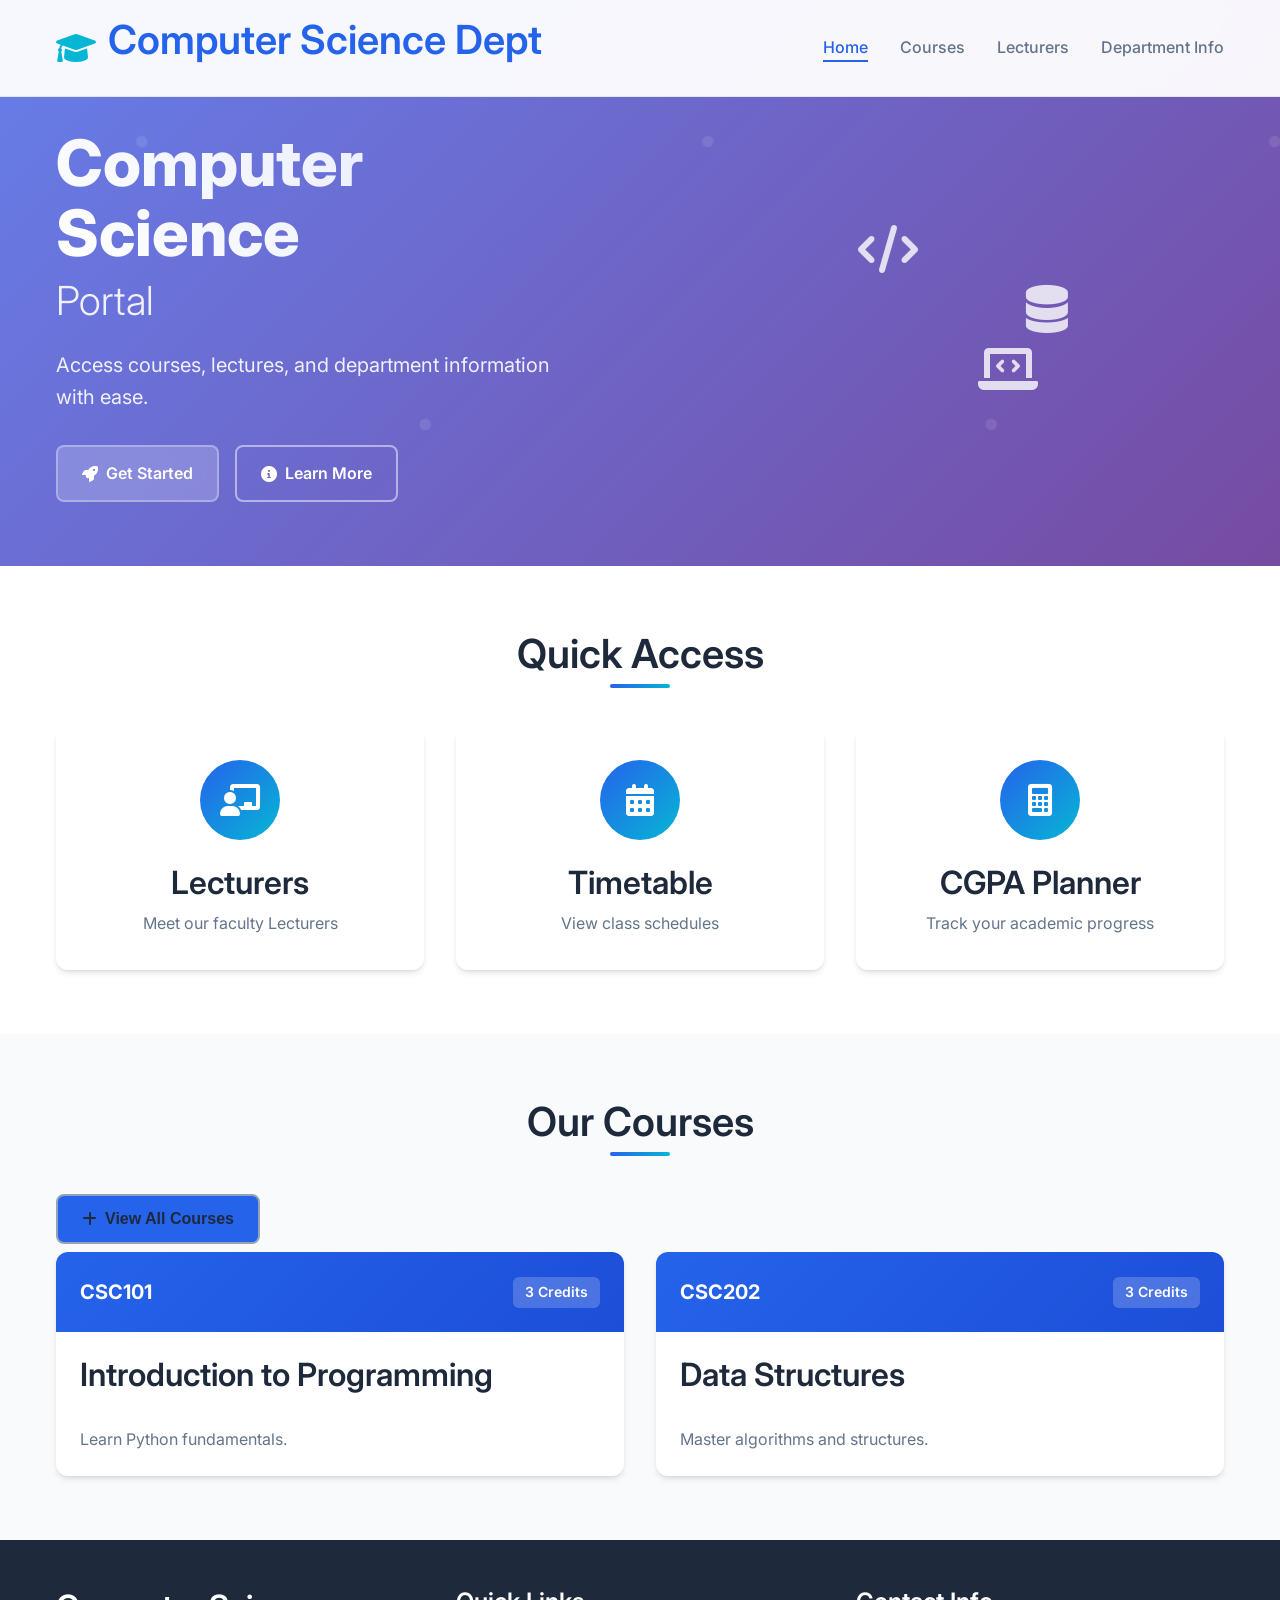
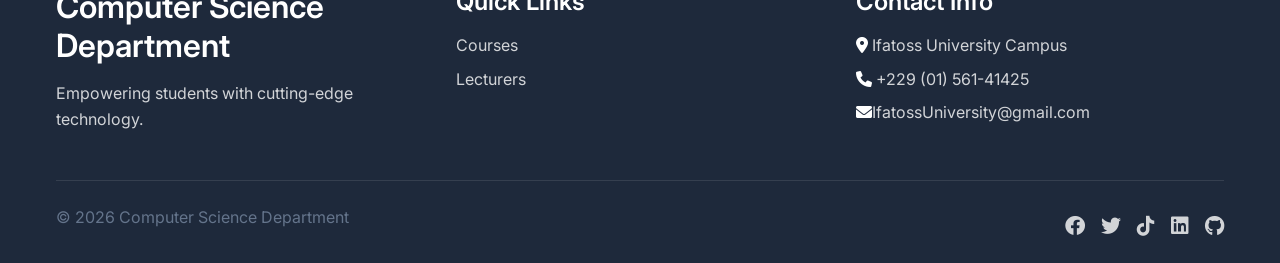
==== commit c917ec51: "updated lectures.html" ====
--- a/index.html
+++ b/index.html
@@ -92,7 +92,7 @@
 
         <div class="actions-grid">
 
-     <a href="lecturers.html" style="text-decoration: none; color: inherit;">
+     <a href="Lecturers.html" style="text-decoration: none; color: inherit;">
   <div class="action-card" data-action="lecturers">
     <div class="card-icon">
       <i class="fas fa-chalkboard-teacher"></i>
--- a/Dept.css
+++ b/Dept.css
@@ -873,7 +873,7 @@
 .btn-outline {
     border: 2px solid var(--text-light);
     color: var(--shadow-sm);
-    background: var(--text-light);
+    background: var(--primary-color);
     margin-bottom: 0.5rem;
 }
 
